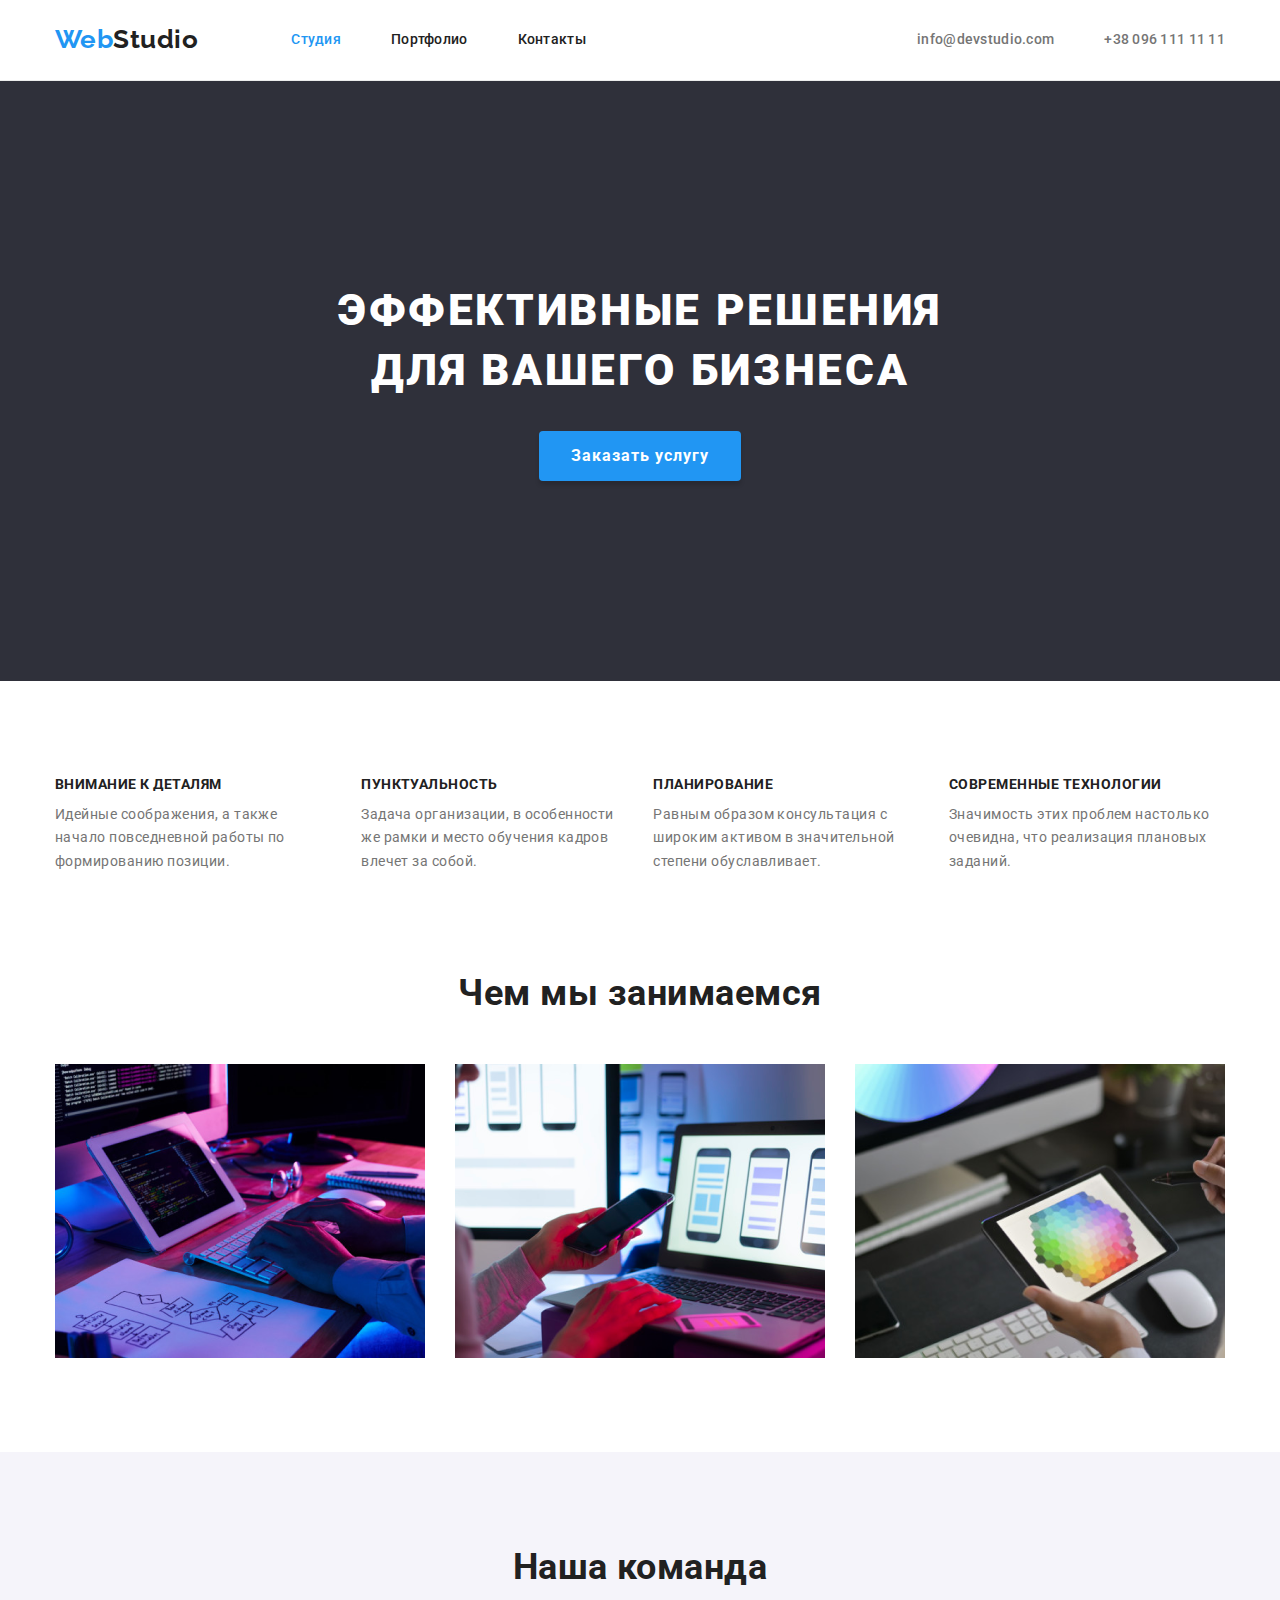
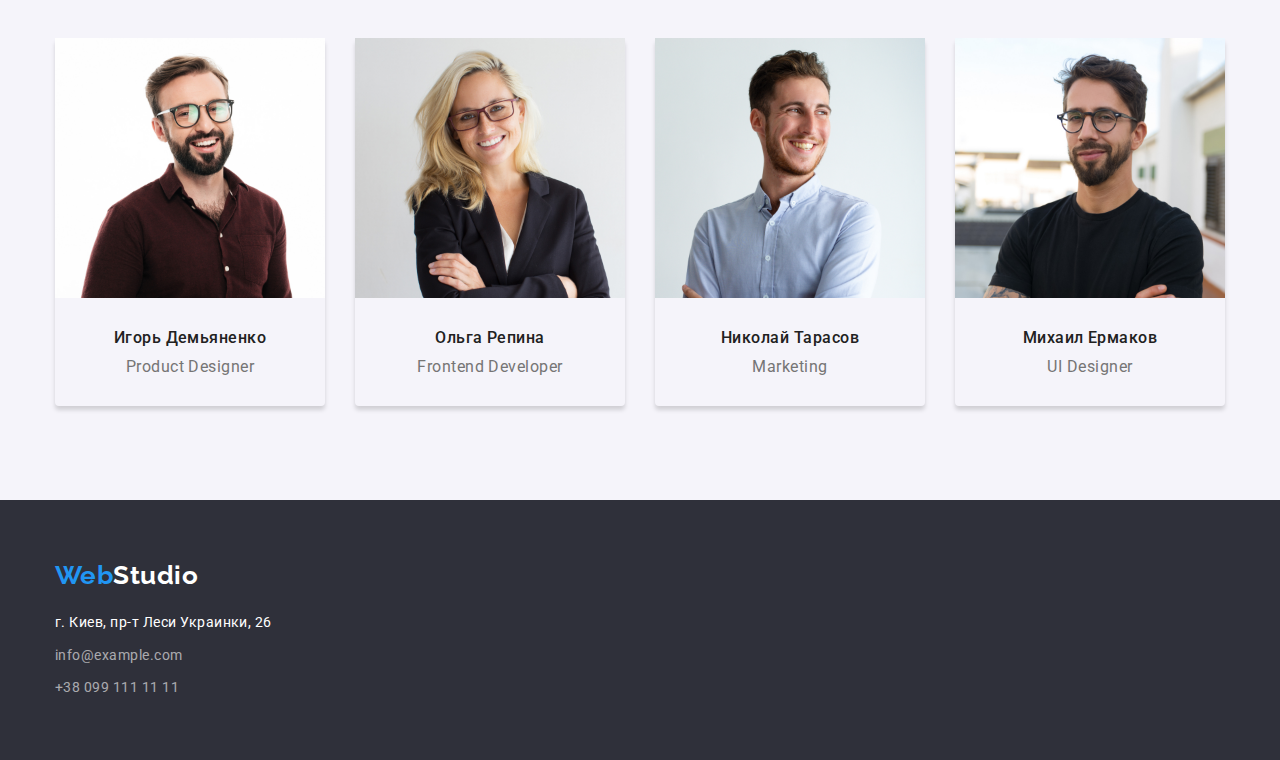
==== index.html @ 8f2142db "starting-files" ====
<!DOCTYPE html>
<html lang="ru">

<head>
    <meta charset="UTF-8">
    <meta name="viewport" content="width=device-width, initial-scale=1.0">
    <title>ВебСтудия</title>
    <link rel="preconnect" href="https://fonts.gstatic.com">
    <link href="https://fonts.googleapis.com/css2?family=Raleway:wght@700&family=Roboto:wght@400;500;700;900&display=swap"
        rel="stylesheet">
    <link rel="stylesheet" href="https://cdnjs.cloudflare.com/ajax/libs/modern-normalize/1.0.0/modern-normalize.css">
    <link rel="stylesheet" href="./css/stylesheet.css">
</head>

<body>
    <!-- header -->
    <header class="header">
        <div class="container oneline">
            <nav class="navigation">
                <a class="logo-header" href="./index.html" lang="en">Web<span class="studio-above">Studio</span></a>
                <ul class="nav-links">
                    <li class="nav-links-item"><a class="nav-link" href="./index.html"><span class="this-page">Студия</span></a></li>
                    <li class="nav-links-item"><a class="nav-link" href="./portfolio.html">Портфолио</a></li>
                    <li class="nav-links-item"><a class="nav-link" href="#">Контакты</a></li>
                </ul>
            </nav>
            <ul class="header-address">
                <li class="header-address-item"><a class="nav-contact-link" href="mailto:info@devstudio.com">info@devstudio.com</a></li>
                <li class="header-address-item"><a class="nav-contact-link" href="tel:+380961111111">+38 096 111 11 11</a></li>
            </ul>
        </div>
    </header>

    <main>
        <!-- hero -->
        <section class="hero">
            <div class="container">
                <h1 class="hero-title">Эффективные решения для вашего бизнеса</h1>
                <button type="button" class="order-button">Заказать услугу</button>
            </div>
        </section>

        <!-- usp -->
        <section class="usp">
            <div class="container">
                <h2 hidden>Важные моменты</h2>
                <ul class="list">
                    <li class="list-item">
                        <h3 class="list-item-title">Внимание к деталям</h3>
                        <p class="list-item-descr">Идейные соображения, а также начало повседневной работы по формированию
                            позиции.</p>
                    </li>
                    <li class="list-item">
                        <h3 class="list-item-title">Пунктуальность</h3>
                        <p class="list-item-descr">Задача организации, в особенности же рамки и место обучения кадров влечет за
                            собой.</p>
                    </li>
                    <li class="list-item">
                        <h3 class="list-item-title">Планирование</h3>
                        <p class="list-item-descr">Равным образом консультация с широким активом в значительной степени
                            обуславливает.</p>
                    </li>
                    <li class="list-item">
                        <h3 class="list-item-title">Современные технологии</h3>
                        <p class="list-item-descr">Значимость этих проблем настолько очевидна, что реализация плановых заданий.
                        </p>
                    </li>
                </ul>
            </div>
        </section>

        <!-- our job -->
        <section class="ourjob">
            <div class="container">
                <h2 class="section-title">Чем мы занимаемся</h2>
                <ul class="ourjob-list">
                    <li class="ourjob-list-item">
                        <img src="./index-images/img1.png" alt="картинка 1" width="370" height="294">
                    </li>
                    <li class="ourjob-list-item">
                        <img src="./index-images/img2.png" alt="картинка 2" width="370" height="294">
                    </li>
                    <li class="ourjob-list-item">
                        <img src="./index-images/img3.png" alt="картинка 3" width="370" height="294">
                    </li>
                </ul>
            </div>
        </section>

        <!-- team -->
        <section class="team">
            <div class="container">
                <h2 class="section-title">Наша команда</h2>
                <ul class="members">
                    <li class="member-card">
                        <img class="member-picture" src="./index-images/our-team/demyanenko.jpg" alt=" Фото Игорь Демьяненко"
                            width="270" height="260">
                        <div class="card-text">
                            <h3 class="member-name">Игорь Демьяненко</h3>
                            <p class="member-job" lang="en">Product Designer</p>
                        </div>
                    </li>
                    <li class="member-card">
                        <img class="member-picture" src="./index-images/our-team/repina.jpg" alt=" Фото Ольга Репина"
                            width="270" height="260">
                        <div class="card-text">
                            <h3 class="member-name">Ольга Репина</h3>
                            <p class="member-job" lang="en">Frontend Developer</p>
                        </div>
                    </li>
                    <li class="member-card">
                        <img class="member-picture" src="./index-images/our-team/tarasov.jpg" alt=" Фото Николай Тарасов"
                            width="270" height="260">
                        <div class="card-text">
                            <h3 class="member-name">Николай Тарасов</h3>
                            <p class="member-job" lang="en">Marketing</p>
                        </div>
                    </li>
                    <li class="member-card">
                        <img src="./index-images/our-team/ermakov.jpg" alt=" Фото Михаил Ермаков" width="270" height="260">
                        <div class="card-text">
                            <h3 class="member-name">Михаил Ермаков</h3>
                            <p class="member-job" lang="en">UI Designer</p>
                        </div>
                    </li>
                </ul>
            </div>
        </section>
    </main>

    <!-- footer -->
    <footer class="footer">
        <div class="container">
            <a class="logo-footer" href="./index.html" lang="en">Web<span class="studio-below">Studio</span></a>
            <address class="footer-addresses">
                <a class="address-link" href="#">г. Киев, пр-т Леси Украинки, 26</a>
                <a class="contact-link" href="mailto:info@example.com">info@example.com</a>
                <a class="contact-link" href="tel:+380991111111">+38 099 111 11 11</a>
            </address>
        </div>
    </footer>

</body>

</html>
---- css/stylesheet.css ----
:root {
  --accent-color: #2196f3;
  --h-color: #212121;
  --text-color: #757575;
  --white-color: #ffffff;
  --font-family: Roboto, sans-serif;
}

html {
  box-sizing: border-box;
}

*,
*::after,
*::before {
  box-sizing: inherit;
}

body {
  font-family: var(--font-family);
  letter-spacing: 0.03em;
  font-style: normal;
  margin: 0;
}

ul {
  margin: 0;
  padding: 0;
}

a {
  text-decoration: none;
}

h1,
h2,
h3,
h4,
h5,
h6,
p {
  margin: 0;
}

img {
  display: block;
  max-width: 100%;
  height: auto;
}

.container {
  width: 1200px;
  padding: 0 15px;
  margin: 0 auto;
}

/* header */

.header {
  display: flex;
  align-items: center;
  border-bottom: 1px solid #ececec;
}

.oneline {
  display: flex;
}

.navigation {
  display: flex;
}

.logo-header {
  display: inline-block;
  padding-top: 24px;
  padding-bottom: 25px;
  margin-right: 93px;
  font-family: Raleway, sans-serif;
  font-weight: 700;
  font-size: 26px;
  line-height: 1.19;
  color: var(--accent-color);
}

.studio-above {
  color: var(--h-color);
}

.nav-links {
  list-style: none;
  display: flex;
}

.nav-links-item {
  display: inline-block;
  margin-right: 50px;
}

.nav-links .nav-links-item:last-child {
  margin-right: 0;
}

.nav-link {
  display: inline-block;
  padding: 32px 0;
  font-weight: 500;
  font-size: 14px;
  line-height: 1.14;
  letter-spacing: 0.02em;
  color: var(--h-color);
}

.nav-link > .this-page {
  color: var(--accent-color);
}

.nav-link:hover,
.nav-link:focus,
.nav-contact-link:hover,
.nav-contact-link:focus {
  color: var(--accent-color);
}

.nav-contact-link {
  display: inline-block;
  font-weight: 500;
  font-size: 14px;
  line-height: 1.14;
  letter-spacing: 0.02em;
  color: var(--text-color);
  padding: 32px 0;
}

.header-address-item {
  display: inline-block;
  margin-right: 50px;
}

.header-address .header-address-item:last-child {
  margin-right: 0;
}

address {
  font-style: normal;
}

.header-address {
  margin-left: auto;
  display: flex;
  list-style: none;
}

/* footer */

.footer {
  background: #2f303a;
  padding-top: 60px;
  padding-bottom: 60px;
}

.logo-footer {
  display: inline-block;
  margin-bottom: 20px;
  font-family: Raleway, sans-serif;
  font-weight: 700;
  font-size: 26px;
  line-height: 1.19;
  color: var(--accent-color);
}

.studio-below {
  color: var(--white-color);
}

.footer-addresses {
  display: flex;
  flex-direction: column;
}

.address-link {
  font-weight: 400;
  font-size: 14px;
  line-height: 1.7;
  color: var(--white-color);
}

.contact-link {
  display: inline-block;
  margin-top: 9px;
  font-weight: 400;
  font-size: 14px;
  line-height: 1.7;
  color: rgba(255, 255, 255, 0.6);
}

/* index page */

/* hero */

.hero {
  background: #2f303a;
  padding: 200px 0px;
}

.hero-title {
  text-align: center;
  display: block;
  margin: 0 auto 30px;
  width: 696px;
  font-weight: 900;
  font-size: 44px;
  line-height: 1.36;
  letter-spacing: 0.06em;
  text-transform: uppercase;
  color: var(--white-color);
}

.order-button {
  display: block;
  padding: 8px 30px;
  margin: 0 auto;
  font-weight: 700;
  font-size: 16px;
  line-height: 1.875;
  letter-spacing: 0.06em;
  color: var(--white-color);
  background: var(--accent-color);
  box-shadow: 0px 4px 4px rgba(0, 0, 0, 0.15);
  border-radius: 4px;
  border-color: transparent;
  cursor: pointer;
}

/* usp */

.usp {
  padding: 94px 0;
}

.list {
  display: flex;
  list-style: none;
}

.list-item {
  display: inline-block;
  margin-right: 30px;
}

.list-item:last-child {
  margin-right: 0;
}

.list-item-title {
  display: inline-block;
  height: 16px;
  margin-bottom: 10px;
  font-weight: 700;
  font-size: 14px;
  line-height: 1.14;
  text-transform: uppercase;
  color: var(--h-color);
}

.list-item-descr {
  display: inline-block;
  font-weight: 400;
  font-size: 14px;
  line-height: 1.7;
  color: var(--text-color);
  height: 75px;
}

/* our job */

.ourjob {
  display: block;
  padding-bottom: 94px;
  text-align: center;
}

.section-title {
  font-weight: 700;
  font-size: 36px;
  line-height: 1.17;
  color: var(--h-color);
  margin-bottom: 50px;
}

.ourjob-list {
  display: flex;
  list-style: none;
}

.ourjob-list-item {
  display: inline-block;
  margin-right: 30px;
}

.ourjob-list-item:last-child {
  margin-right: 0px;
}

/* team */

.team {
  background: #f5f4fa;
  padding: 94px 0;
  text-align: center;
}

.members {
  display: flex;
  list-style: none;
}

.member-card {
  display: inline-block;
  margin-right: 30px;
  box-shadow: 0px 4px 4px rgba(0, 0, 0, 0.15);
  border-radius: 4px;
  border-color: transparent;
}

.member-card:last-child {
  margin-right: 0px;
}

.member-picture {
  left: 215px;
  top: 1635px;
  border-radius: 0px;
}

.card-text {
  padding: 30px;
}

.member-name {
  display: block;
  margin-bottom: 10px;
  font-weight: 500;
  font-size: 16px;
  line-height: 19px;
  color: var(--h-color);
}

.member-job {
  font-weight: normal;
  font-size: 16px;
  line-height: 1.19;
  color: var(--text-color);
}

/* portfolio */

.portfolio {
  padding-top: 94px;
  padding-bottom: 94px;
}

/* buttons */

.buttons {
  list-style: none;
  margin-bottom: 50px;
  display: flex;
  justify-content: center;
}

.sort-button {
  display: inline-block;
  padding: 6px 22px;
  font-weight: 500;
  font-size: 16px;
  line-height: 1.62;
  color: var(--h-color);
  background: #f5f4fa;
  border-radius: 4px;
  border-color: transparent;
  cursor: pointer;
}

.buttons-item {
  margin-right: 8px;
}

.buttons .buttons-item:last-child {
  margin-right: 0;
}

.sort-button:hover,
.sort-button:focus {
  color: var(--white-color);
  background: var(--accent-color);
  box-shadow: 0px 3px 1px rgba(0, 0, 0, 0.1), 0px 1px 2px rgba(0, 0, 0, 0.08),
    0px 2px 2px #0000001f;
}

/* projects */

.projects {
  list-style: none;
  display: flex;
  flex-wrap: wrap;
}

.projects-item {
  width: 370px;
  margin-right: 30px;
  margin-bottom: 30px;
  box-shadow: 0px 4px 4px rgba(0, 0, 0, 0.15);
  border-radius: 4px;
  border-color: transparent;
}

.projects-item:nth-child(3n) {
  margin-right: 0;
}

.projects-item:nth-last-child(-n + 3) {
  margin-bottom: 0;
}

.projects-text {
  padding: 20px 24px;
}

.projects-title {
  display: block;
  margin-bottom: 4px;
  font-weight: 700;
  font-size: 18px;
  line-height: 2;
  letter-spacing: 0.06em;
  color: var(--h-color);
}

.projects-type {
  font-weight: 400;
  font-size: 16px;
  line-height: 1.875;
  color: var(--text-color);
}
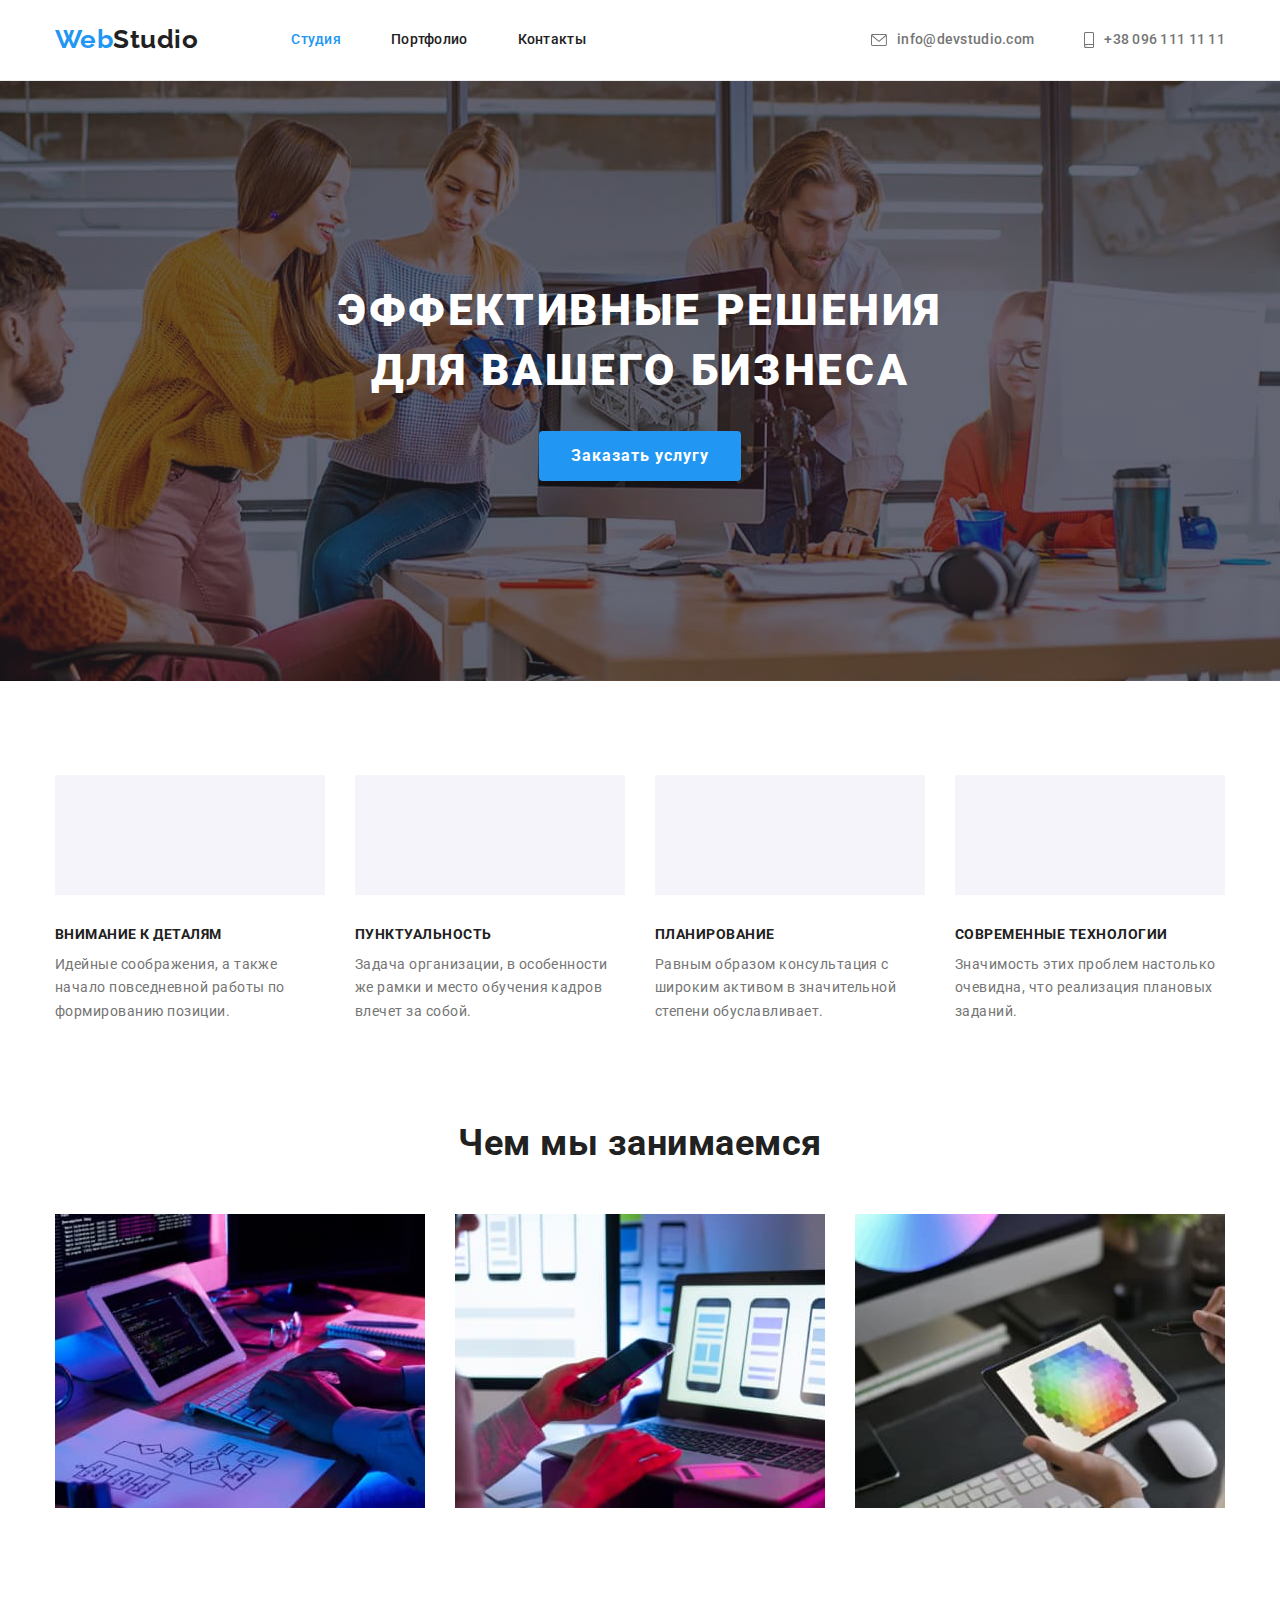
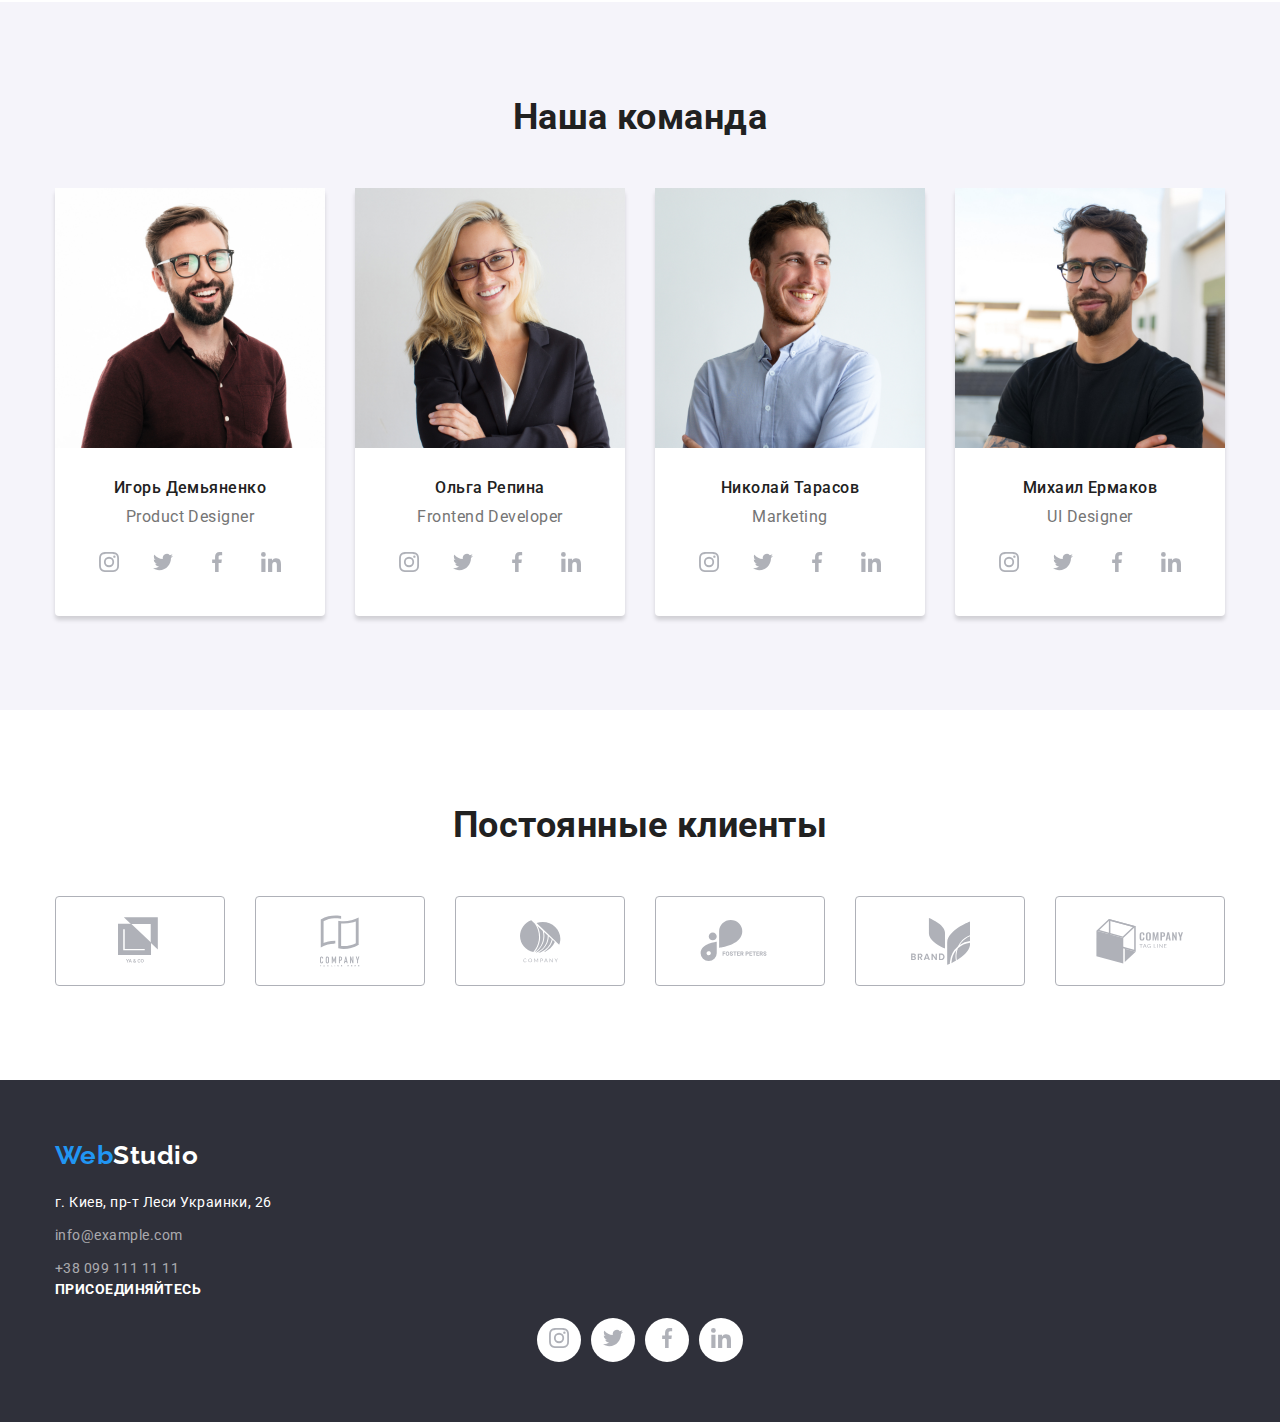
==== commit c3af6190: "except-usp-and-footer" ====
--- a/index.html
+++ b/index.html
@@ -25,8 +25,22 @@
                 </ul>
             </nav>
             <ul class="header-address">
-                <li class="header-address-item"><a class="nav-contact-link" href="mailto:info@devstudio.com">info@devstudio.com</a></li>
-                <li class="header-address-item"><a class="nav-contact-link" href="tel:+380961111111">+38 096 111 11 11</a></li>
+                <li class="header-address-item">
+                    <a class="nav-contact-link" href="mailto:info@devstudio.com">
+                        <svg class="header-icon" width="16" height="12">
+                        <use href="./index-images/icons/sprite.svg#icon-envelope">
+                        </use>
+                        </svg>info@devstudio.com
+                    </a>
+                </li>
+                <li class="header-address-item">
+                    <a class="nav-contact-link" href="tel:+380961111111">
+                        <svg class="header-icon" width="10" height="16">
+                        <use href="./index-images/icons/sprite.svg#icon-smartphone">
+                        </use>
+                        </svg>+38 096 111 11 11
+                    </a>
+                </li>
             </ul>
         </div>
     </header>
@@ -45,22 +59,22 @@
             <div class="container">
                 <h2 hidden>Важные моменты</h2>
                 <ul class="list">
-                    <li class="list-item">
+                    <li class="list-item antenna">
                         <h3 class="list-item-title">Внимание к деталям</h3>
                         <p class="list-item-descr">Идейные соображения, а также начало повседневной работы по формированию
                             позиции.</p>
                     </li>
-                    <li class="list-item">
+                    <li class="list-item clock">
                         <h3 class="list-item-title">Пунктуальность</h3>
                         <p class="list-item-descr">Задача организации, в особенности же рамки и место обучения кадров влечет за
                             собой.</p>
                     </li>
-                    <li class="list-item">
+                    <li class="list-item diagram">
                         <h3 class="list-item-title">Планирование</h3>
                         <p class="list-item-descr">Равным образом консультация с широким активом в значительной степени
                             обуславливает.</p>
                     </li>
-                    <li class="list-item">
+                    <li class="list-item astronaut">
                         <h3 class="list-item-title">Современные технологии</h3>
                         <p class="list-item-descr">Значимость этих проблем настолько очевидна, что реализация плановых заданий.
                         </p>
@@ -75,13 +89,13 @@
                 <h2 class="section-title">Чем мы занимаемся</h2>
                 <ul class="ourjob-list">
                     <li class="ourjob-list-item">
-                        <img src="./index-images/img1.png" alt="картинка 1" width="370" height="294">
+                        <img src="./index-images/img1.jpg" alt="картинка 1" width="370" height="294">
                     </li>
                     <li class="ourjob-list-item">
-                        <img src="./index-images/img2.png" alt="картинка 2" width="370" height="294">
+                        <img src="./index-images/img2.jpg" alt="картинка 2" width="370" height="294">
                     </li>
                     <li class="ourjob-list-item">
-                        <img src="./index-images/img3.png" alt="картинка 3" width="370" height="294">
+                        <img src="./index-images/img3.jpg" alt="картинка 3" width="370" height="294">
                     </li>
                 </ul>
             </div>
@@ -98,6 +112,40 @@
                         <div class="card-text">
                             <h3 class="member-name">Игорь Демьяненко</h3>
                             <p class="member-job" lang="en">Product Designer</p>
+                            <ul class="member-links">
+                                <li class="member-links-item">
+                                    <a href="#" class="member-link">
+                                        <svg class="link-icon">
+                                        <use href="./index-images/icons/sprite.svg#icon-instagram">
+                                        </use>
+                                        </svg>
+                                    </a>
+                                </li>
+                                <li class="member-links-item">
+                                    <a href="#" class="member-link">
+                                        <svg class="link-icon">
+                                            <use href="./index-images/icons/sprite.svg#icon-twitter">
+                                            </use>
+                                        </svg>
+                                    </a>
+                                </li>
+                                <li class="member-links-item">
+                                    <a href="#" class="member-link">
+                                        <svg class="link-icon">
+                                            <use href="./index-images/icons/sprite.svg#icon-facebook">
+                                            </use>
+                                        </svg>
+                                    </a>
+                                </li>
+                                <li class="member-links-item">
+                                    <a href="#" class="member-link">
+                                        <svg class="link-icon">
+                                            <use href="./index-images/icons/sprite.svg#icon-linkedin">
+                                            </use>
+                                        </svg>
+                                    </a>
+                                </li>
+                            </ul>
                         </div>
                     </li>
                     <li class="member-card">
@@ -106,6 +154,40 @@
                         <div class="card-text">
                             <h3 class="member-name">Ольга Репина</h3>
                             <p class="member-job" lang="en">Frontend Developer</p>
+                            <ul class="member-links">
+                                <li class="member-links-item">
+                                    <a href="#" class="member-link">
+                                        <svg class="link-icon">
+                                            <use href="./index-images/icons/sprite.svg#icon-instagram">
+                                            </use>
+                                        </svg>
+                                    </a>
+                                </li>
+                                <li class="member-links-item">
+                                    <a href="#" class="member-link">
+                                        <svg class="link-icon">
+                                            <use href="./index-images/icons/sprite.svg#icon-twitter">
+                                            </use>
+                                        </svg>
+                                    </a>
+                                </li>
+                                <li class="member-links-item">
+                                    <a href="#" class="member-link">
+                                        <svg class="link-icon">
+                                            <use href="./index-images/icons/sprite.svg#icon-facebook">
+                                            </use>
+                                        </svg>
+                                    </a>
+                                </li>
+                                <li class="member-links-item">
+                                    <a href="#" class="member-link">
+                                        <svg class="link-icon">
+                                            <use href="./index-images/icons/sprite.svg#icon-linkedin">
+                                            </use>
+                                        </svg>
+                                    </a>
+                                </li>
+                            </ul>
                         </div>
                     </li>
                     <li class="member-card">
@@ -114,6 +196,40 @@
                         <div class="card-text">
                             <h3 class="member-name">Николай Тарасов</h3>
                             <p class="member-job" lang="en">Marketing</p>
+                            <ul class="member-links">
+                                <li class="member-links-item">
+                                    <a href="#" class="member-link">
+                                        <svg class="link-icon">
+                                            <use href="./index-images/icons/sprite.svg#icon-instagram">
+                                            </use>
+                                        </svg>
+                                    </a>
+                                </li>
+                                <li class="member-links-item">
+                                    <a href="#" class="member-link">
+                                        <svg class="link-icon">
+                                            <use href="./index-images/icons/sprite.svg#icon-twitter">
+                                            </use>
+                                        </svg>
+                                    </a>
+                                </li>
+                                <li class="member-links-item">
+                                    <a href="#" class="member-link">
+                                        <svg class="link-icon">
+                                            <use href="./index-images/icons/sprite.svg#icon-facebook">
+                                            </use>
+                                        </svg>
+                                    </a>
+                                </li>
+                                <li class="member-links-item">
+                                    <a href="#" class="member-link">
+                                        <svg class="link-icon">
+                                            <use href="./index-images/icons/sprite.svg#icon-linkedin">
+                                            </use>
+                                        </svg>
+                                    </a>
+                                </li>
+                            </ul>
                         </div>
                     </li>
                     <li class="member-card">
@@ -121,7 +237,92 @@
                         <div class="card-text">
                             <h3 class="member-name">Михаил Ермаков</h3>
                             <p class="member-job" lang="en">UI Designer</p>
+                            <ul class="member-links">
+                                <li class="member-links-item">
+                                    <a href="#" class="member-link">
+                                        <svg class="link-icon">
+                                            <use href="./index-images/icons/sprite.svg#icon-instagram">
+                                            </use>
+                                        </svg>
+                                    </a>
+                                </li>
+                                <li class="member-links-item">
+                                    <a href="#" class="member-link">
+                                        <svg class="link-icon">
+                                            <use href="./index-images/icons/sprite.svg#icon-twitter">
+                                            </use>
+                                        </svg>
+                                    </a>
+                                </li>
+                                <li class="member-links-item">
+                                    <a href="#" class="member-link">
+                                        <svg class="link-icon">
+                                            <use href="./index-images/icons/sprite.svg#icon-facebook">
+                                            </use>
+                                        </svg>
+                                    </a>
+                                </li>
+                                <li class="member-links-item">
+                                    <a href="#" class="member-link">
+                                        <svg class="link-icon">
+                                            <use href="./index-images/icons/sprite.svg#icon-linkedin">
+                                            </use>
+                                        </svg>
+                                    </a>
+                                </li>
+                            </ul>
                         </div>
+                    </li>
+                </ul>
+            </div>
+        </section>
+        
+        <!-- clients -->
+        <section class="clients">
+            <div class="container">
+                <h2 class="section-title">Постоянные клиенты</h2>
+                <ul class="client-list">
+                    <li class="client-item">
+                        <a class="client-item-link" href="#">
+                            <svg class="client-item-logo" width="44" height="49">
+                                <use href="./index-images/icons/sprite.svg#icon-logo1"></use>
+                            </svg>
+                        </a>
+                    </li>
+                    <li class="client-item">
+                        <a class="client-item-link" href="#">
+                            <svg class="client-item-logo" width="40" height="52">
+                                <use href="./index-images/icons/sprite.svg#icon-logo2"></use>
+                            </svg>
+                        </a>
+                    </li>
+                    <li class="client-item">
+                        <a class="client-item-link" href="#">
+                            <svg class="client-item-logo" width="41" height="43">
+                                <use href="./index-images/icons/sprite.svg#icon-logo3"></use>
+                            </svg>
+                        </a>
+                    </li>
+                    <li class="client-item">
+                        <a class="client-item-link" href="#">
+                            <svg class="client-item-logo" width="80" height="42">
+                                <use href="./index-images/icons/sprite.svg#icon-logo4"></use>
+                            </svg>
+                        </a>
+                    </li>
+                    <li class="client-item">
+                        <a class="client-item-link" href="#">
+                            <svg class="client-item-logo" width="59" height="47">
+                                <use href="./index-images/icons/sprite.svg#icon-logo5"></use>
+                            </svg>
+                        </a>
+                    </li>
+                    <li class="client-item">
+                        <a class="client-item-link" href="#">
+                            <svg class="client-item-logo" width="88" height="45">
+                                <use href="./index-images/icons/sprite.svg#icon-logo6"></use>
+                            </svg>
+                        </a>
                     </li>
                 </ul>
             </div>
@@ -137,6 +338,41 @@
                 <a class="contact-link" href="mailto:info@example.com">info@example.com</a>
                 <a class="contact-link" href="tel:+380991111111">+38 099 111 11 11</a>
             </address>
+            <h3 class="join-title">Присоединяйтесь</h3>
+            <ul class="member-links">
+                <li class="member-links-item">
+                    <a href="#" class="member-link">
+                        <svg class="link-icon foot">
+                            <use href="./index-images/icons/sprite.svg#icon-instagram">
+                            </use>
+                        </svg>
+                    </a>
+                </li>
+                <li class="member-links-item">
+                    <a href="#" class="member-link">
+                        <svg class="link-icon foot">
+                            <use href="./index-images/icons/sprite.svg#icon-twitter">
+                            </use>
+                        </svg>
+                    </a>
+                </li>
+                <li class="member-links-item">
+                    <a href="#" class="member-link">
+                        <svg class="link-icon foot">
+                            <use href="./index-images/icons/sprite.svg#icon-facebook">
+                            </use>
+                        </svg>
+                    </a>
+                </li>
+                <li class="member-links-item">
+                    <a href="#" class="member-link">
+                        <svg class="link-icon foot">
+                            <use href="./index-images/icons/sprite.svg#icon-linkedin">
+                            </use>
+                        </svg>
+                    </a>
+                </li>
+            </ul>
         </div>
     </footer>
 
--- a/css/stylesheet.css
+++ b/css/stylesheet.css
@@ -121,8 +121,19 @@
   color: var(--accent-color);
 }
 
+.header-address-item {
+  display: inline-block;
+  margin-right: 50px;
+  color: var(--text-color);
+}
+
+.header-address .header-address-item:last-child {
+  margin-right: 0;
+}
+
 .nav-contact-link {
-  display: inline-block;
+  display: flex;
+  align-items: center;
   font-weight: 500;
   font-size: 14px;
   line-height: 1.14;
@@ -131,13 +142,15 @@
   padding: 32px 0;
 }
 
-.header-address-item {
-  display: inline-block;
-  margin-right: 50px;
-}
-
-.header-address .header-address-item:last-child {
-  margin-right: 0;
+.header-icon {
+  display: inline-block;
+  margin-right: 10px;
+  fill: currentColor;
+}
+
+.header-icon:hover,
+.header-icon:focus {
+  color: var(--accent-color);
 }
 
 address {
@@ -156,6 +169,8 @@
   background: #2f303a;
   padding-top: 60px;
   padding-bottom: 60px;
+  display: flex;
+  flex-direction: row;
 }
 
 .logo-footer {
@@ -193,13 +208,73 @@
   color: rgba(255, 255, 255, 0.6);
 }
 
+.join-title {
+  display: inline-block;
+  margin-bottom: 20px;
+  font-weight: 700;
+  font-size: 14px;
+  line-height: 1.14;
+  text-transform: uppercase;
+  color: var(--white-color);
+}
+/* 
+.member-links {
+  display: flex;
+  flex-direction: row;
+  justify-content: center;
+}
+
+.member-links-item {
+  display: flex;
+  justify-content: center;
+  align-items: center;
+  width: 44px;
+  height: 44px;
+  margin-right: 10px;
+  background-color: var(--white-color);
+  border-radius: 50%;
+}
+
+.member-links-item:last-child {
+  margin-right: 0;
+}
+
+.member-links-item:hover,
+.member-links-item:focus {
+  background-color: var(--accent-color);
+}
+
+.link-icon {
+  width: 20px;
+  height: 20px;
+  background-size: contain;
+  background-position: center;
+  background-repeat: no-repeat;
+  fill: #afb1b8;
+}
+
+.link-icon:hover,
+.link-icon:focus {
+  fill: var(--white-color);
+}
+ */
 /* index page */
 
 /* hero */
 
 .hero {
-  background: #2f303a;
+  max-width: 1600px;
   padding: 200px 0px;
+  margin: 0 auto;
+  background-color: #2f303a;
+  background-image: linear-gradient(
+      rgba(47, 48, 58, 0.4),
+      rgba(47, 48, 58, 0.4)
+    ),
+    url(../index-images/bcgimg.jpg);
+  background-size: cover;
+  background-repeat: no-repeat;
+  background-position: center;
 }
 
 .hero-title {
@@ -245,10 +320,38 @@
 .list-item {
   display: inline-block;
   margin-right: 30px;
+  width: 270px;
 }
 
 .list-item:last-child {
   margin-right: 0;
+}
+
+.list-item::before {
+  content: "";
+  display: block;
+  height: 120px;
+  margin-bottom: 30px;
+  background-color: #f5f4fa;
+  background-repeat: no-repeat;
+  background-position: center;
+  background-size: contain;
+}
+
+.antenna {
+  background-image: url("../index-images/icons/sprite.svg#icon-antenna");
+}
+
+.clock {
+  background-image: url("../index-images/icons/sprite.svg#icon-clock");
+}
+
+.diagram {
+  background-image: url("../index-images/icons/sprite.svg#icon-diagram");
+}
+
+.astronaut {
+  background-image: url("../index-images/icons/sprite.svg#icon-astronaut");
 }
 
 .list-item-title {
@@ -320,6 +423,7 @@
   box-shadow: 0px 4px 4px rgba(0, 0, 0, 0.15);
   border-radius: 4px;
   border-color: transparent;
+  background-color: var(--white-color);
 }
 
 .member-card:last-child {
@@ -346,10 +450,96 @@
 }
 
 .member-job {
+  display: inline-block;
+  margin-bottom: 16px;
   font-weight: normal;
   font-size: 16px;
   line-height: 1.19;
   color: var(--text-color);
+}
+
+.member-links {
+  display: flex;
+  flex-direction: row;
+  justify-content: center;
+}
+
+.member-links-item {
+  display: flex;
+  justify-content: center;
+  align-items: center;
+  width: 44px;
+  height: 44px;
+  margin-right: 10px;
+  background-color: var(--white-color);
+  border-radius: 50%;
+}
+
+.member-links-item:last-child {
+  margin-right: 0;
+}
+
+.member-links-item:hover,
+.member-links-item:focus {
+  background-color: var(--accent-color);
+}
+
+.link-icon {
+  width: 20px;
+  height: 20px;
+  background-size: contain;
+  background-position: center;
+  background-repeat: no-repeat;
+  fill: #afb1b8;
+}
+
+.link-icon:hover,
+.link-icon:focus {
+  fill: var(--white-color);
+}
+
+/* clients */
+
+.clients {
+  padding: 94px 0;
+  text-align: center;
+}
+
+.client-list {
+  display: flex;
+  list-style: none;
+}
+
+.client-item-link {
+  display: flex;
+  justify-content: center;
+  align-items: center;
+  margin-right: 30px;
+  border: 1px solid #afb1b8;
+  border-radius: 4px;
+  width: 170px;
+  height: 90px;
+}
+
+.client-item:last-child {
+  margin-right: 0;
+}
+
+.client-item-logo {
+  background-size: contain;
+  background-repeat: no-repeat;
+  background-position: center;
+  fill: #afb1b8;
+}
+
+.client-item-link:hover,
+.client-item-link:focus {
+  border-color: var(--accent-color);
+}
+
+.client-item-logo:hover,
+.client-item-logo:focus {
+  fill: var(--accent-color);
 }
 
 /* portfolio */
@@ -409,9 +599,12 @@
   width: 370px;
   margin-right: 30px;
   margin-bottom: 30px;
-  box-shadow: 0px 4px 4px rgba(0, 0, 0, 0.15);
-  border-radius: 4px;
-  border-color: transparent;
+  border: 1px solid #eeeeee;
+}
+
+.projects-item:hover {
+  box-shadow: 0px 1px 1px rgba(0, 0, 0, 0.12), 0px 4px 4px rgba(0, 0, 0, 0.06),
+    1px 4px 6px rgba(0, 0, 0, 0.16);
 }
 
 .projects-item:nth-child(3n) {
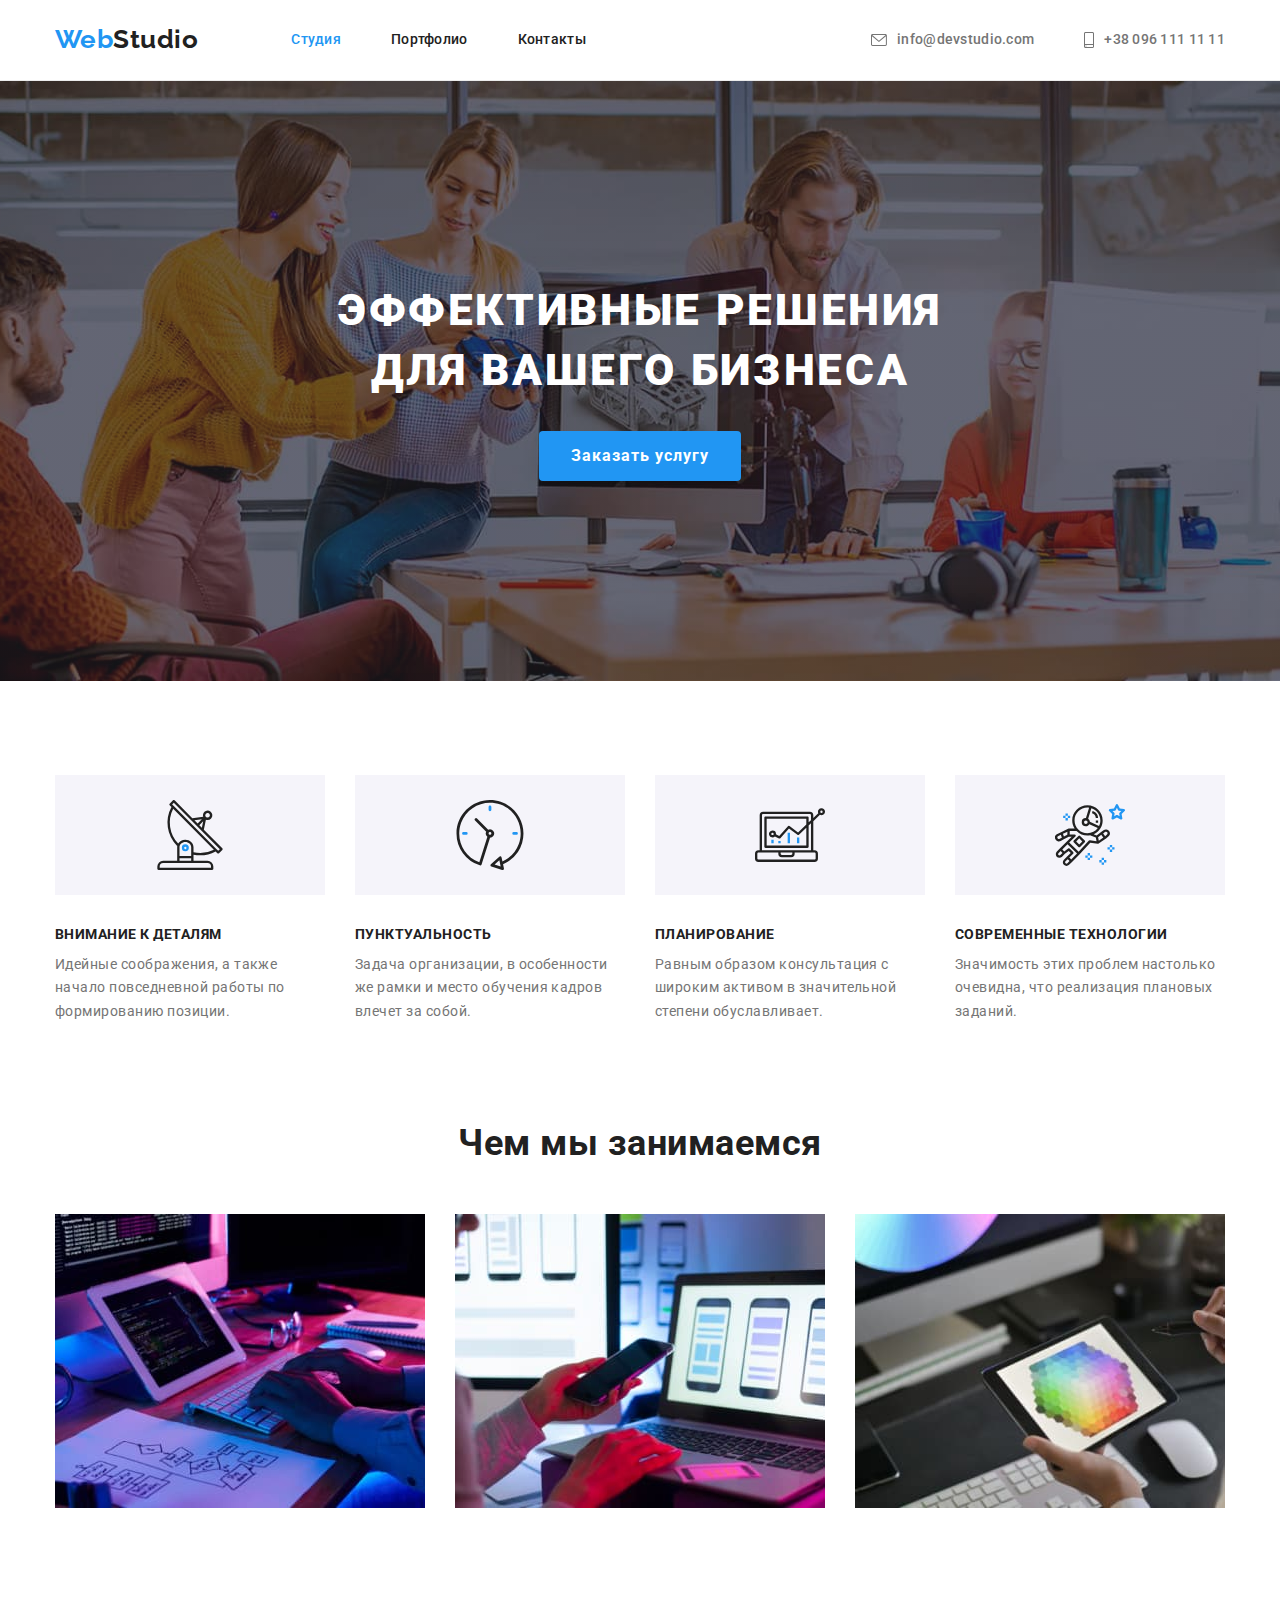
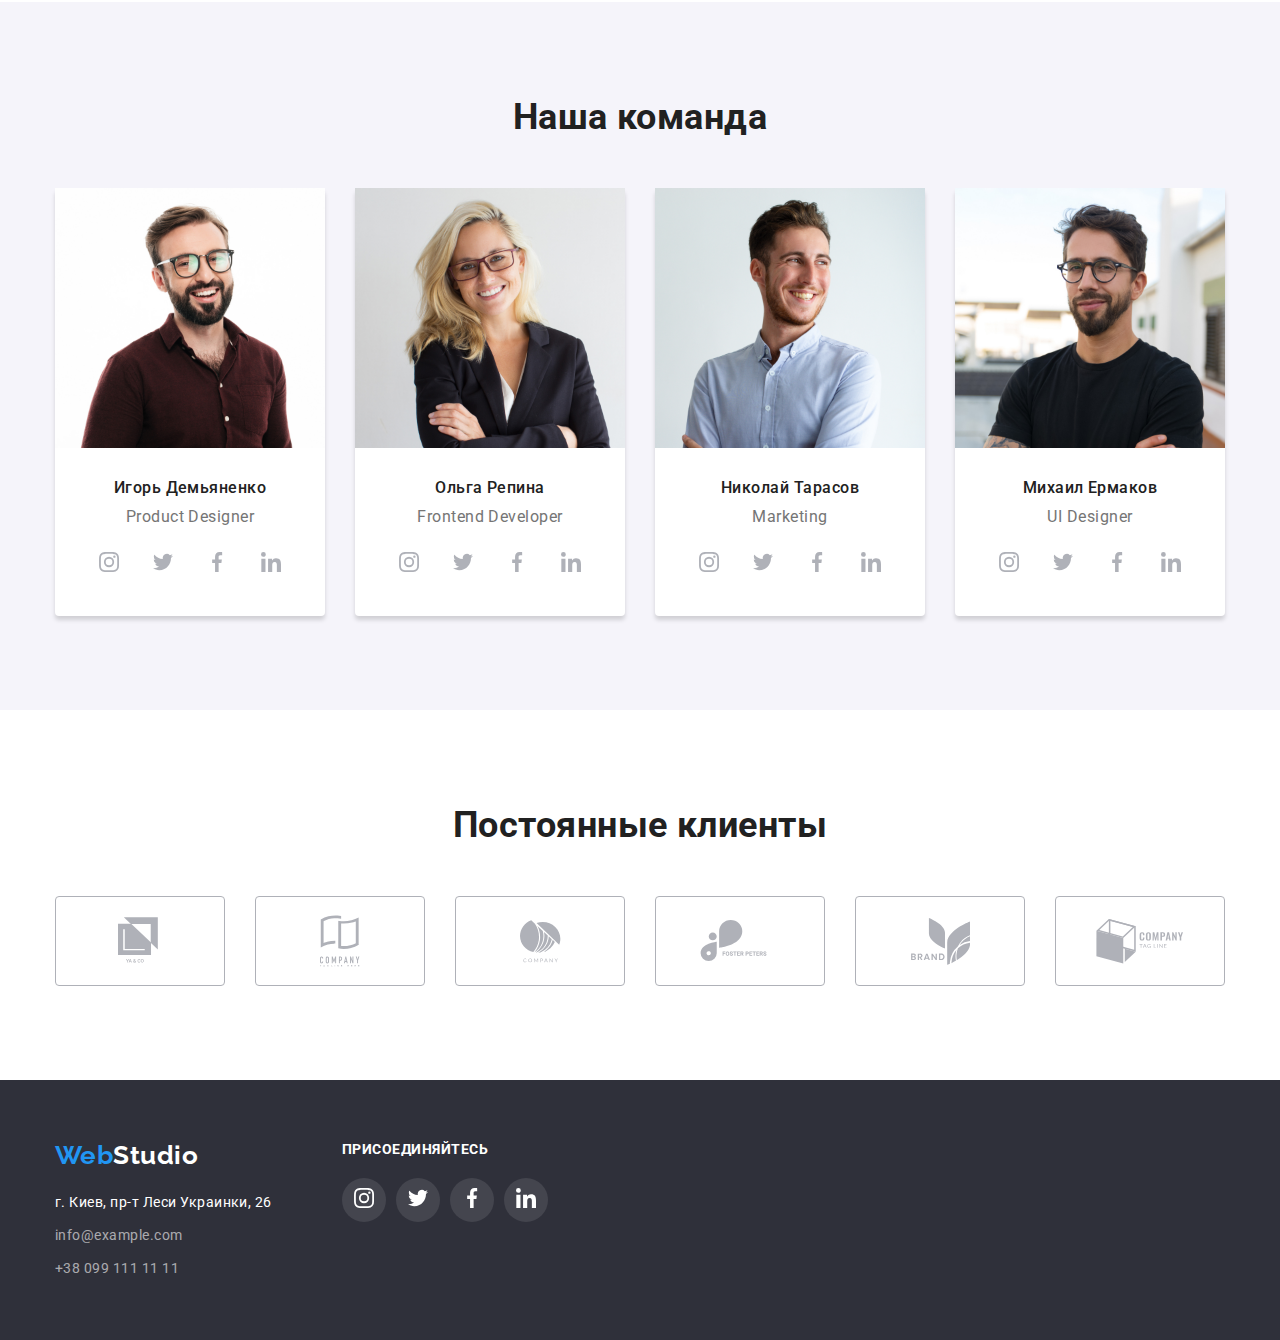
==== commit 3b308f69: "added-usp-and-footer" ====
--- a/index.html
+++ b/index.html
@@ -115,7 +115,7 @@
                             <ul class="member-links">
                                 <li class="member-links-item">
                                     <a href="#" class="member-link">
-                                        <svg class="link-icon">
+                                        <svg class="link-icon main">
                                         <use href="./index-images/icons/sprite.svg#icon-instagram">
                                         </use>
                                         </svg>
@@ -123,7 +123,7 @@
                                 </li>
                                 <li class="member-links-item">
                                     <a href="#" class="member-link">
-                                        <svg class="link-icon">
+                                        <svg class="link-icon main">
                                             <use href="./index-images/icons/sprite.svg#icon-twitter">
                                             </use>
                                         </svg>
@@ -131,7 +131,7 @@
                                 </li>
                                 <li class="member-links-item">
                                     <a href="#" class="member-link">
-                                        <svg class="link-icon">
+                                        <svg class="link-icon main">
                                             <use href="./index-images/icons/sprite.svg#icon-facebook">
                                             </use>
                                         </svg>
@@ -139,7 +139,7 @@
                                 </li>
                                 <li class="member-links-item">
                                     <a href="#" class="member-link">
-                                        <svg class="link-icon">
+                                        <svg class="link-icon main">
                                             <use href="./index-images/icons/sprite.svg#icon-linkedin">
                                             </use>
                                         </svg>
@@ -157,7 +157,7 @@
                             <ul class="member-links">
                                 <li class="member-links-item">
                                     <a href="#" class="member-link">
-                                        <svg class="link-icon">
+                                        <svg class="link-icon main">
                                             <use href="./index-images/icons/sprite.svg#icon-instagram">
                                             </use>
                                         </svg>
@@ -165,7 +165,7 @@
                                 </li>
                                 <li class="member-links-item">
                                     <a href="#" class="member-link">
-                                        <svg class="link-icon">
+                                        <svg class="link-icon main">
                                             <use href="./index-images/icons/sprite.svg#icon-twitter">
                                             </use>
                                         </svg>
@@ -173,7 +173,7 @@
                                 </li>
                                 <li class="member-links-item">
                                     <a href="#" class="member-link">
-                                        <svg class="link-icon">
+                                        <svg class="link-icon main">
                                             <use href="./index-images/icons/sprite.svg#icon-facebook">
                                             </use>
                                         </svg>
@@ -181,7 +181,7 @@
                                 </li>
                                 <li class="member-links-item">
                                     <a href="#" class="member-link">
-                                        <svg class="link-icon">
+                                        <svg class="link-icon main">
                                             <use href="./index-images/icons/sprite.svg#icon-linkedin">
                                             </use>
                                         </svg>
@@ -199,7 +199,7 @@
                             <ul class="member-links">
                                 <li class="member-links-item">
                                     <a href="#" class="member-link">
-                                        <svg class="link-icon">
+                                        <svg class="link-icon main">
                                             <use href="./index-images/icons/sprite.svg#icon-instagram">
                                             </use>
                                         </svg>
@@ -207,7 +207,7 @@
                                 </li>
                                 <li class="member-links-item">
                                     <a href="#" class="member-link">
-                                        <svg class="link-icon">
+                                        <svg class="link-icon main">
                                             <use href="./index-images/icons/sprite.svg#icon-twitter">
                                             </use>
                                         </svg>
@@ -215,7 +215,7 @@
                                 </li>
                                 <li class="member-links-item">
                                     <a href="#" class="member-link">
-                                        <svg class="link-icon">
+                                        <svg class="link-icon main">
                                             <use href="./index-images/icons/sprite.svg#icon-facebook">
                                             </use>
                                         </svg>
@@ -223,7 +223,7 @@
                                 </li>
                                 <li class="member-links-item">
                                     <a href="#" class="member-link">
-                                        <svg class="link-icon">
+                                        <svg class="link-icon main">
                                             <use href="./index-images/icons/sprite.svg#icon-linkedin">
                                             </use>
                                         </svg>
@@ -240,7 +240,7 @@
                             <ul class="member-links">
                                 <li class="member-links-item">
                                     <a href="#" class="member-link">
-                                        <svg class="link-icon">
+                                        <svg class="link-icon main">
                                             <use href="./index-images/icons/sprite.svg#icon-instagram">
                                             </use>
                                         </svg>
@@ -248,7 +248,7 @@
                                 </li>
                                 <li class="member-links-item">
                                     <a href="#" class="member-link">
-                                        <svg class="link-icon">
+                                        <svg class="link-icon main">
                                             <use href="./index-images/icons/sprite.svg#icon-twitter">
                                             </use>
                                         </svg>
@@ -256,7 +256,7 @@
                                 </li>
                                 <li class="member-links-item">
                                     <a href="#" class="member-link">
-                                        <svg class="link-icon">
+                                        <svg class="link-icon main">
                                             <use href="./index-images/icons/sprite.svg#icon-facebook">
                                             </use>
                                         </svg>
@@ -264,7 +264,7 @@
                                 </li>
                                 <li class="member-links-item">
                                     <a href="#" class="member-link">
-                                        <svg class="link-icon">
+                                        <svg class="link-icon main">
                                             <use href="./index-images/icons/sprite.svg#icon-linkedin">
                                             </use>
                                         </svg>
@@ -331,48 +331,52 @@
 
     <!-- footer -->
     <footer class="footer">
-        <div class="container">
-            <a class="logo-footer" href="./index.html" lang="en">Web<span class="studio-below">Studio</span></a>
-            <address class="footer-addresses">
-                <a class="address-link" href="#">г. Киев, пр-т Леси Украинки, 26</a>
-                <a class="contact-link" href="mailto:info@example.com">info@example.com</a>
-                <a class="contact-link" href="tel:+380991111111">+38 099 111 11 11</a>
-            </address>
-            <h3 class="join-title">Присоединяйтесь</h3>
-            <ul class="member-links">
-                <li class="member-links-item">
-                    <a href="#" class="member-link">
-                        <svg class="link-icon foot">
-                            <use href="./index-images/icons/sprite.svg#icon-instagram">
-                            </use>
-                        </svg>
-                    </a>
-                </li>
-                <li class="member-links-item">
-                    <a href="#" class="member-link">
-                        <svg class="link-icon foot">
-                            <use href="./index-images/icons/sprite.svg#icon-twitter">
-                            </use>
-                        </svg>
-                    </a>
-                </li>
-                <li class="member-links-item">
-                    <a href="#" class="member-link">
-                        <svg class="link-icon foot">
-                            <use href="./index-images/icons/sprite.svg#icon-facebook">
-                            </use>
-                        </svg>
-                    </a>
-                </li>
-                <li class="member-links-item">
-                    <a href="#" class="member-link">
-                        <svg class="link-icon foot">
-                            <use href="./index-images/icons/sprite.svg#icon-linkedin">
-                            </use>
-                        </svg>
-                    </a>
-                </li>
-            </ul>
+        <div class="container general">
+            <div class="footer-one">
+                <a class="logo-footer" href="./index.html" lang="en">Web<span class="studio-below">Studio</span></a>
+                <address class="footer-addresses">
+                    <a class="address-link" href="#">г. Киев, пр-т Леси Украинки, 26</a>
+                    <a class="contact-link" href="mailto:info@example.com">info@example.com</a>
+                    <a class="contact-link" href="tel:+380991111111">+38 099 111 11 11</a>
+                </address>
+            </div>
+            <div class="footer-two">
+                <h3 class="join-title">Присоединяйтесь</h3>
+                <ul class="member-links">
+                    <li class="member-links-item down">
+                        <a href="#" class="member-link">
+                            <svg class="link-icon foot">
+                                <use href="./index-images/icons/sprite.svg#icon-instagram">
+                                </use>
+                            </svg>
+                        </a>
+                    </li>
+                    <li class="member-links-item down">
+                        <a href="#" class="member-link">
+                            <svg class="link-icon foot">
+                                <use href="./index-images/icons/sprite.svg#icon-twitter">
+                                </use>
+                            </svg>
+                        </a>
+                    </li>
+                    <li class="member-links-item down">
+                        <a href="#" class="member-link">
+                            <svg class="link-icon foot">
+                                <use href="./index-images/icons/sprite.svg#icon-facebook">
+                                </use>
+                            </svg>
+                        </a>
+                    </li>
+                    <li class="member-links-item down">
+                        <a href="#" class="member-link">
+                            <svg class="link-icon foot">
+                                <use href="./index-images/icons/sprite.svg#icon-linkedin">
+                                </use>
+                            </svg>
+                        </a>
+                    </li>
+                </ul>
+            </div>
         </div>
     </footer>
 
--- a/css/stylesheet.css
+++ b/css/stylesheet.css
@@ -169,8 +169,18 @@
   background: #2f303a;
   padding-top: 60px;
   padding-bottom: 60px;
+}
+
+.general {
   display: flex;
   flex-direction: row;
+}
+
+/* footer-one container */
+
+.footer-one {
+  display: inline-block;
+  margin-right: 70px;
 }
 
 .logo-footer {
@@ -208,6 +218,8 @@
   color: rgba(255, 255, 255, 0.6);
 }
 
+/* footer-two container*/
+
 .join-title {
   display: inline-block;
   margin-bottom: 20px;
@@ -217,47 +229,15 @@
   text-transform: uppercase;
   color: var(--white-color);
 }
-/* 
-.member-links {
-  display: flex;
-  flex-direction: row;
-  justify-content: center;
-}
-
-.member-links-item {
-  display: flex;
-  justify-content: center;
-  align-items: center;
-  width: 44px;
-  height: 44px;
-  margin-right: 10px;
-  background-color: var(--white-color);
-  border-radius: 50%;
-}
-
-.member-links-item:last-child {
-  margin-right: 0;
-}
-
-.member-links-item:hover,
-.member-links-item:focus {
-  background-color: var(--accent-color);
-}
-
-.link-icon {
-  width: 20px;
-  height: 20px;
-  background-size: contain;
-  background-position: center;
-  background-repeat: no-repeat;
-  fill: #afb1b8;
-}
-
-.link-icon:hover,
-.link-icon:focus {
+
+.down {
+  background-color: rgba(255, 255, 255, 0.1);
+}
+
+.foot {
   fill: var(--white-color);
 }
- */
+
 /* index page */
 
 /* hero */
@@ -335,23 +315,22 @@
   background-color: #f5f4fa;
   background-repeat: no-repeat;
   background-position: center;
-  background-size: contain;
-}
-
-.antenna {
-  background-image: url("../index-images/icons/sprite.svg#icon-antenna");
-}
-
-.clock {
-  background-image: url("../index-images/icons/sprite.svg#icon-clock");
-}
-
-.diagram {
-  background-image: url("../index-images/icons/sprite.svg#icon-diagram");
-}
-
-.astronaut {
-  background-image: url("../index-images/icons/sprite.svg#icon-astronaut");
+}
+
+.antenna::before {
+  background-image: url("../index-images/icons/antenna.svg");
+}
+
+.clock::before {
+  background-image: url("../index-images/icons/clock.svg");
+}
+
+.diagram::before {
+  background-image: url("../index-images/icons/diagram.svg");
+}
+
+.astronaut::before {
+  background-image: url("../index-images/icons/astronaut.svg");
 }
 
 .list-item-title {
@@ -471,7 +450,6 @@
   width: 44px;
   height: 44px;
   margin-right: 10px;
-  background-color: var(--white-color);
   border-radius: 50%;
 }
 
@@ -490,6 +468,9 @@
   background-size: contain;
   background-position: center;
   background-repeat: no-repeat;
+}
+
+.main {
   fill: #afb1b8;
 }
 
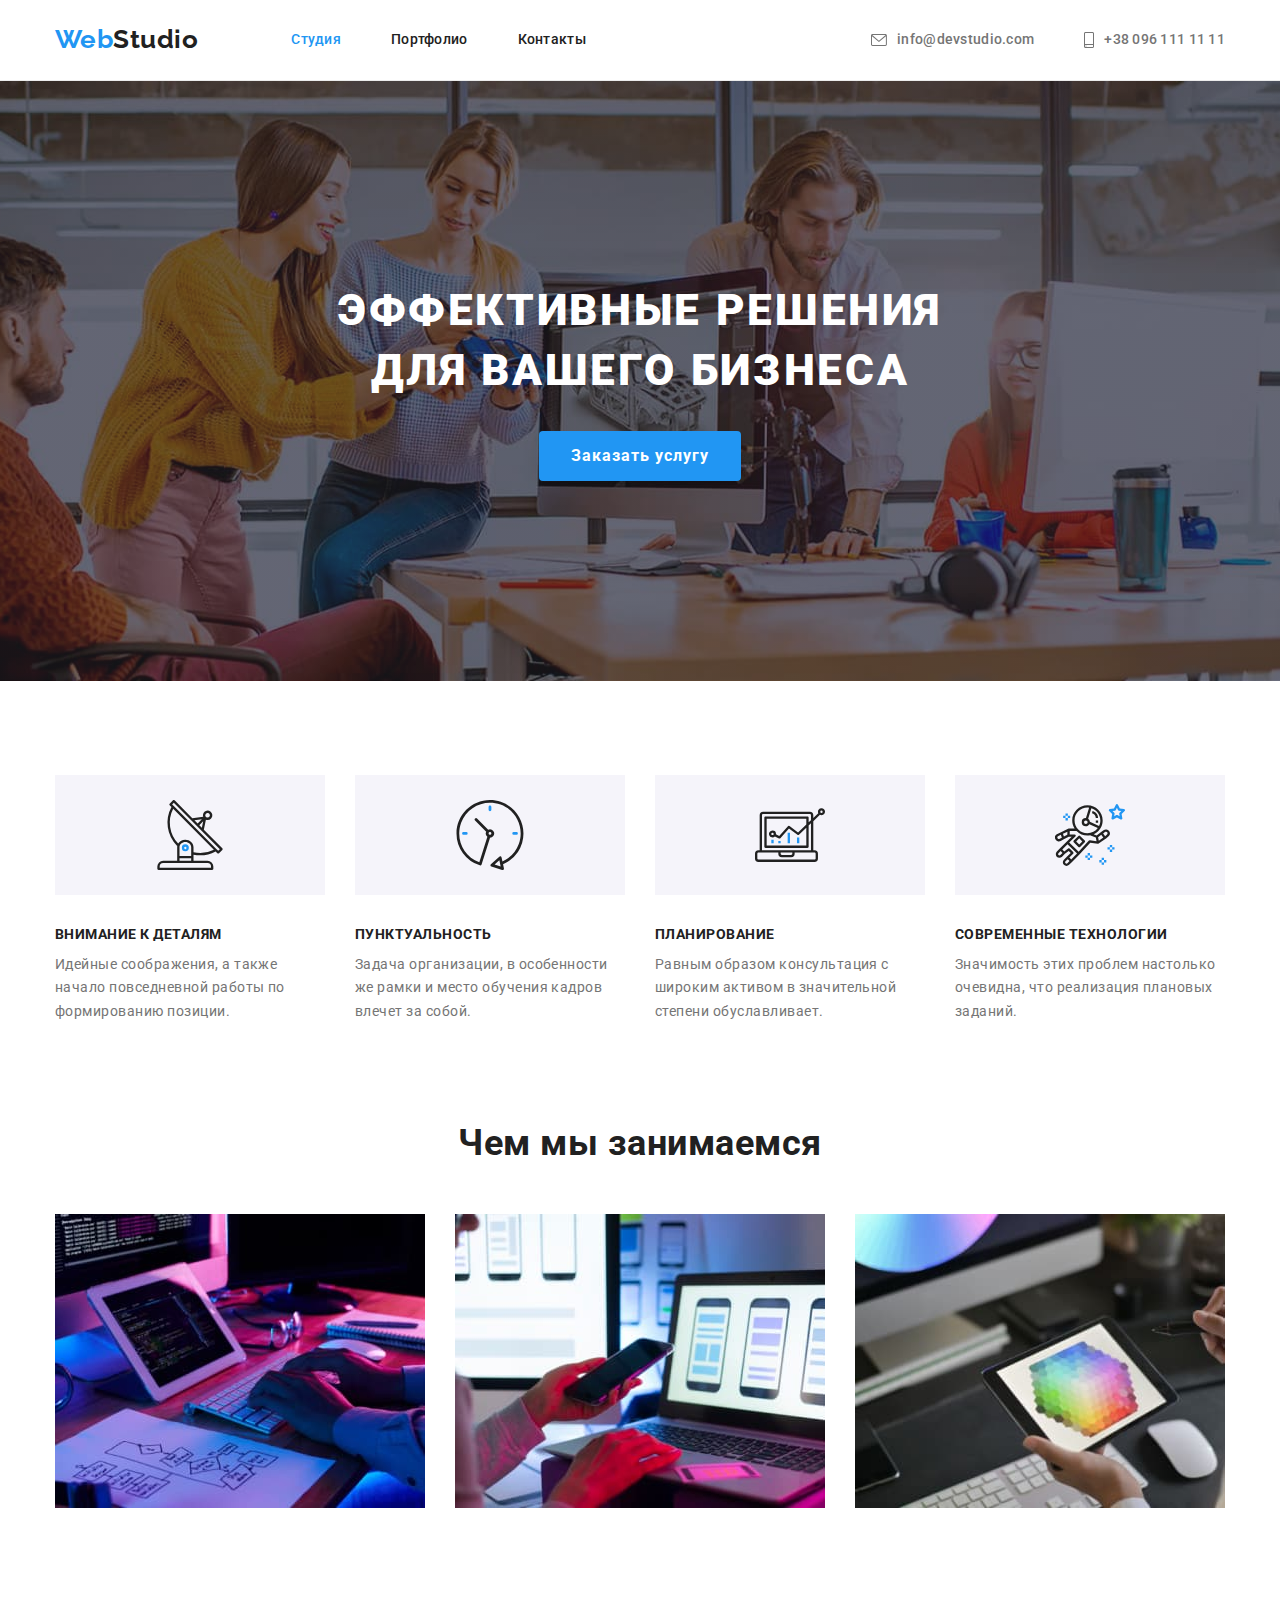
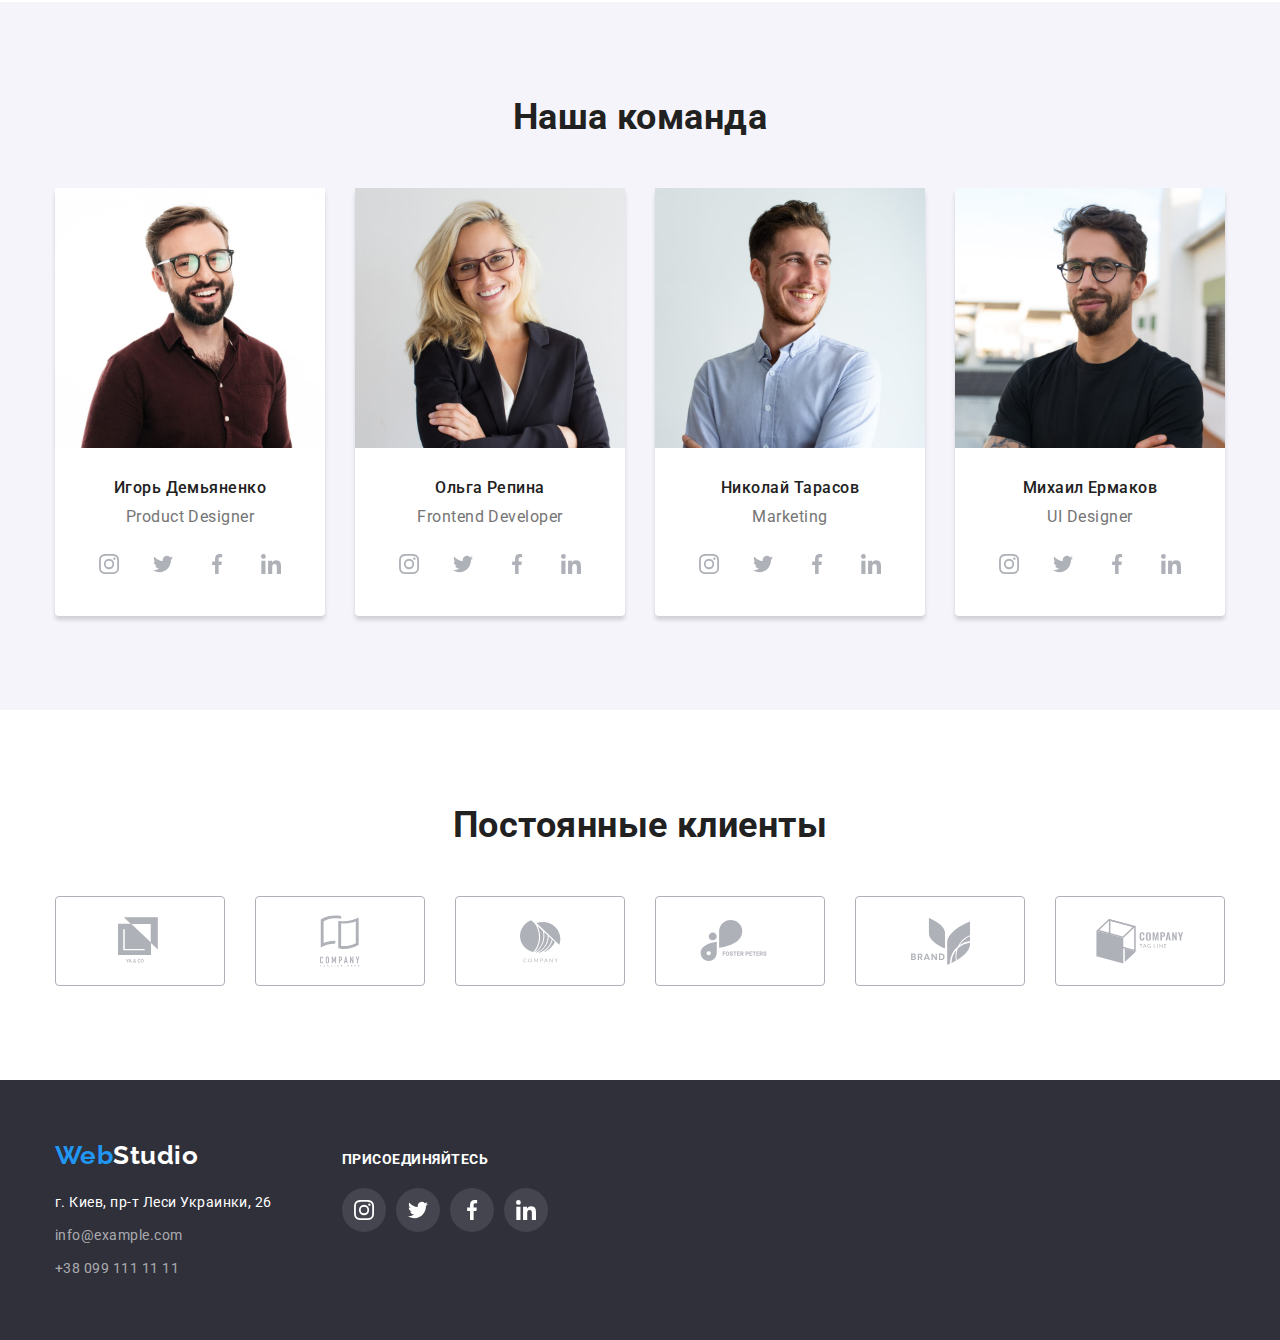
==== commit 29e55c2a: "polished-svgs" ====
--- a/index.html
+++ b/index.html
@@ -115,7 +115,7 @@
                             <ul class="member-links">
                                 <li class="member-links-item">
                                     <a href="#" class="member-link">
-                                        <svg class="link-icon main">
+                                        <svg class="link-icon">
                                         <use href="./index-images/icons/sprite.svg#icon-instagram">
                                         </use>
                                         </svg>
@@ -123,7 +123,7 @@
                                 </li>
                                 <li class="member-links-item">
                                     <a href="#" class="member-link">
-                                        <svg class="link-icon main">
+                                        <svg class="link-icon">
                                             <use href="./index-images/icons/sprite.svg#icon-twitter">
                                             </use>
                                         </svg>
@@ -131,7 +131,7 @@
                                 </li>
                                 <li class="member-links-item">
                                     <a href="#" class="member-link">
-                                        <svg class="link-icon main">
+                                        <svg class="link-icon">
                                             <use href="./index-images/icons/sprite.svg#icon-facebook">
                                             </use>
                                         </svg>
@@ -139,7 +139,7 @@
                                 </li>
                                 <li class="member-links-item">
                                     <a href="#" class="member-link">
-                                        <svg class="link-icon main">
+                                        <svg class="link-icon">
                                             <use href="./index-images/icons/sprite.svg#icon-linkedin">
                                             </use>
                                         </svg>
@@ -157,7 +157,7 @@
                             <ul class="member-links">
                                 <li class="member-links-item">
                                     <a href="#" class="member-link">
-                                        <svg class="link-icon main">
+                                        <svg class="link-icon">
                                             <use href="./index-images/icons/sprite.svg#icon-instagram">
                                             </use>
                                         </svg>
@@ -165,7 +165,7 @@
                                 </li>
                                 <li class="member-links-item">
                                     <a href="#" class="member-link">
-                                        <svg class="link-icon main">
+                                        <svg class="link-icon">
                                             <use href="./index-images/icons/sprite.svg#icon-twitter">
                                             </use>
                                         </svg>
@@ -173,7 +173,7 @@
                                 </li>
                                 <li class="member-links-item">
                                     <a href="#" class="member-link">
-                                        <svg class="link-icon main">
+                                        <svg class="link-icon">
                                             <use href="./index-images/icons/sprite.svg#icon-facebook">
                                             </use>
                                         </svg>
@@ -181,7 +181,7 @@
                                 </li>
                                 <li class="member-links-item">
                                     <a href="#" class="member-link">
-                                        <svg class="link-icon main">
+                                        <svg class="link-icon">
                                             <use href="./index-images/icons/sprite.svg#icon-linkedin">
                                             </use>
                                         </svg>
@@ -199,7 +199,7 @@
                             <ul class="member-links">
                                 <li class="member-links-item">
                                     <a href="#" class="member-link">
-                                        <svg class="link-icon main">
+                                        <svg class="link-icon">
                                             <use href="./index-images/icons/sprite.svg#icon-instagram">
                                             </use>
                                         </svg>
@@ -207,7 +207,7 @@
                                 </li>
                                 <li class="member-links-item">
                                     <a href="#" class="member-link">
-                                        <svg class="link-icon main">
+                                        <svg class="link-icon">
                                             <use href="./index-images/icons/sprite.svg#icon-twitter">
                                             </use>
                                         </svg>
@@ -215,7 +215,7 @@
                                 </li>
                                 <li class="member-links-item">
                                     <a href="#" class="member-link">
-                                        <svg class="link-icon main">
+                                        <svg class="link-icon">
                                             <use href="./index-images/icons/sprite.svg#icon-facebook">
                                             </use>
                                         </svg>
@@ -223,7 +223,7 @@
                                 </li>
                                 <li class="member-links-item">
                                     <a href="#" class="member-link">
-                                        <svg class="link-icon main">
+                                        <svg class="link-icon">
                                             <use href="./index-images/icons/sprite.svg#icon-linkedin">
                                             </use>
                                         </svg>
@@ -240,7 +240,7 @@
                             <ul class="member-links">
                                 <li class="member-links-item">
                                     <a href="#" class="member-link">
-                                        <svg class="link-icon main">
+                                        <svg class="link-icon">
                                             <use href="./index-images/icons/sprite.svg#icon-instagram">
                                             </use>
                                         </svg>
@@ -248,7 +248,7 @@
                                 </li>
                                 <li class="member-links-item">
                                     <a href="#" class="member-link">
-                                        <svg class="link-icon main">
+                                        <svg class="link-icon">
                                             <use href="./index-images/icons/sprite.svg#icon-twitter">
                                             </use>
                                         </svg>
@@ -256,7 +256,7 @@
                                 </li>
                                 <li class="member-links-item">
                                     <a href="#" class="member-link">
-                                        <svg class="link-icon main">
+                                        <svg class="link-icon">
                                             <use href="./index-images/icons/sprite.svg#icon-facebook">
                                             </use>
                                         </svg>
@@ -264,7 +264,7 @@
                                 </li>
                                 <li class="member-links-item">
                                     <a href="#" class="member-link">
-                                        <svg class="link-icon main">
+                                        <svg class="link-icon">
                                             <use href="./index-images/icons/sprite.svg#icon-linkedin">
                                             </use>
                                         </svg>
--- a/css/stylesheet.css
+++ b/css/stylesheet.css
@@ -174,6 +174,7 @@
 .general {
   display: flex;
   flex-direction: row;
+  align-items: baseline;
 }
 
 /* footer-one container */
@@ -441,12 +442,11 @@
   display: flex;
   flex-direction: row;
   justify-content: center;
+  list-style: none;
 }
 
 .member-links-item {
-  display: flex;
-  justify-content: center;
-  align-items: center;
+  display: block;
   width: 44px;
   height: 44px;
   margin-right: 10px;
@@ -457,25 +457,27 @@
   margin-right: 0;
 }
 
-.member-links-item:hover,
-.member-links-item:focus {
-  background-color: var(--accent-color);
+.member-link {
+  width: inherit;
+  height: inherit;
+  border-radius: inherit;
+  display: flex;
+  justify-content: center;
+  align-items: center;
+  fill: #afb1b8;
 }
 
 .link-icon {
+  height: 20px;
   width: 20px;
-  height: 20px;
   background-size: contain;
   background-position: center;
   background-repeat: no-repeat;
 }
 
-.main {
-  fill: #afb1b8;
-}
-
-.link-icon:hover,
-.link-icon:focus {
+.member-link:hover,
+.member-link:focus {
+  background-color: var(--accent-color);
   fill: var(--white-color);
 }
 
@@ -491,15 +493,19 @@
   list-style: none;
 }
 
+.client-item {
+  display: block;
+  margin-right: 30px;
+}
 .client-item-link {
   display: flex;
   justify-content: center;
   align-items: center;
-  margin-right: 30px;
   border: 1px solid #afb1b8;
   border-radius: 4px;
   width: 170px;
   height: 90px;
+  fill: #afb1b8;
 }
 
 .client-item:last-child {
@@ -510,16 +516,11 @@
   background-size: contain;
   background-repeat: no-repeat;
   background-position: center;
-  fill: #afb1b8;
 }
 
 .client-item-link:hover,
 .client-item-link:focus {
   border-color: var(--accent-color);
-}
-
-.client-item-logo:hover,
-.client-item-logo:focus {
   fill: var(--accent-color);
 }
 
@@ -583,7 +584,12 @@
   border: 1px solid #eeeeee;
 }
 
-.projects-item:hover {
+.projects-link {
+  display: block;
+}
+
+.projects-link:hover,
+.projects-link:focus {
   box-shadow: 0px 1px 1px rgba(0, 0, 0, 0.12), 0px 4px 4px rgba(0, 0, 0, 0.06),
     1px 4px 6px rgba(0, 0, 0, 0.16);
 }
